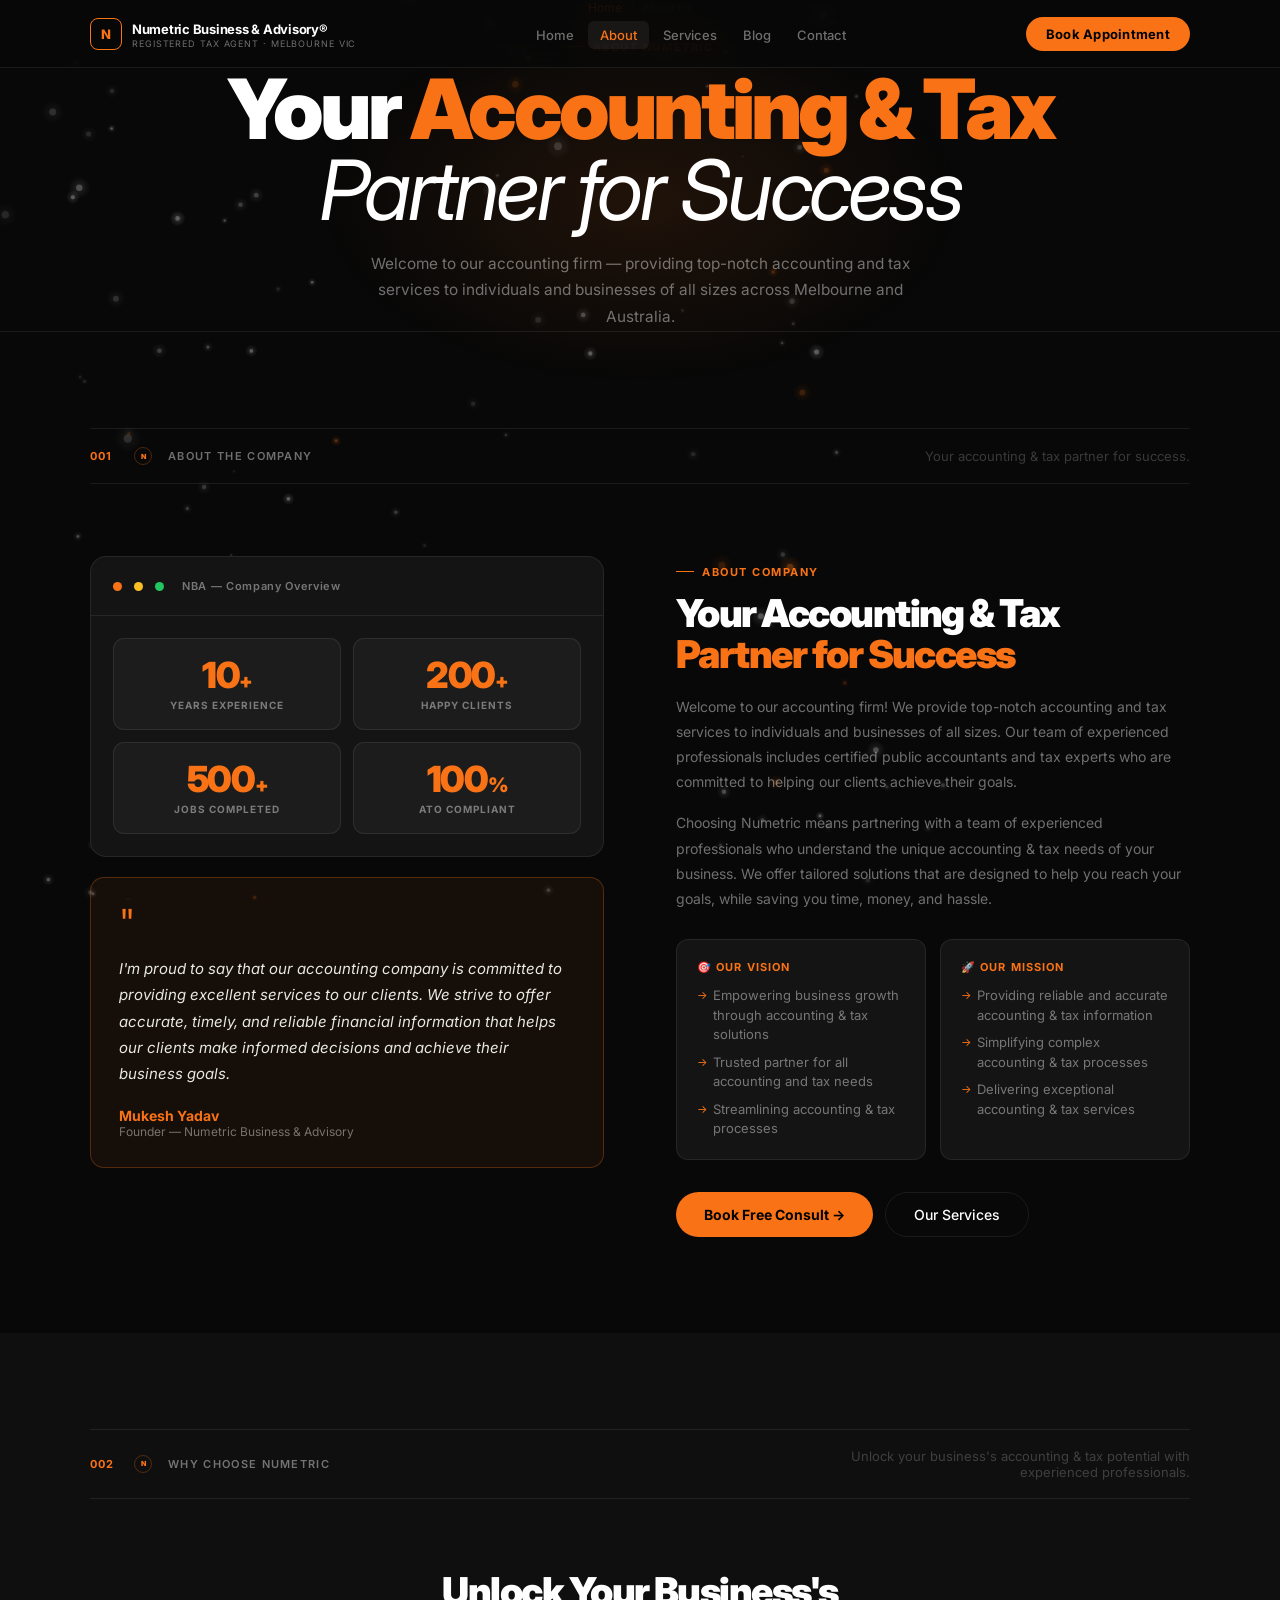
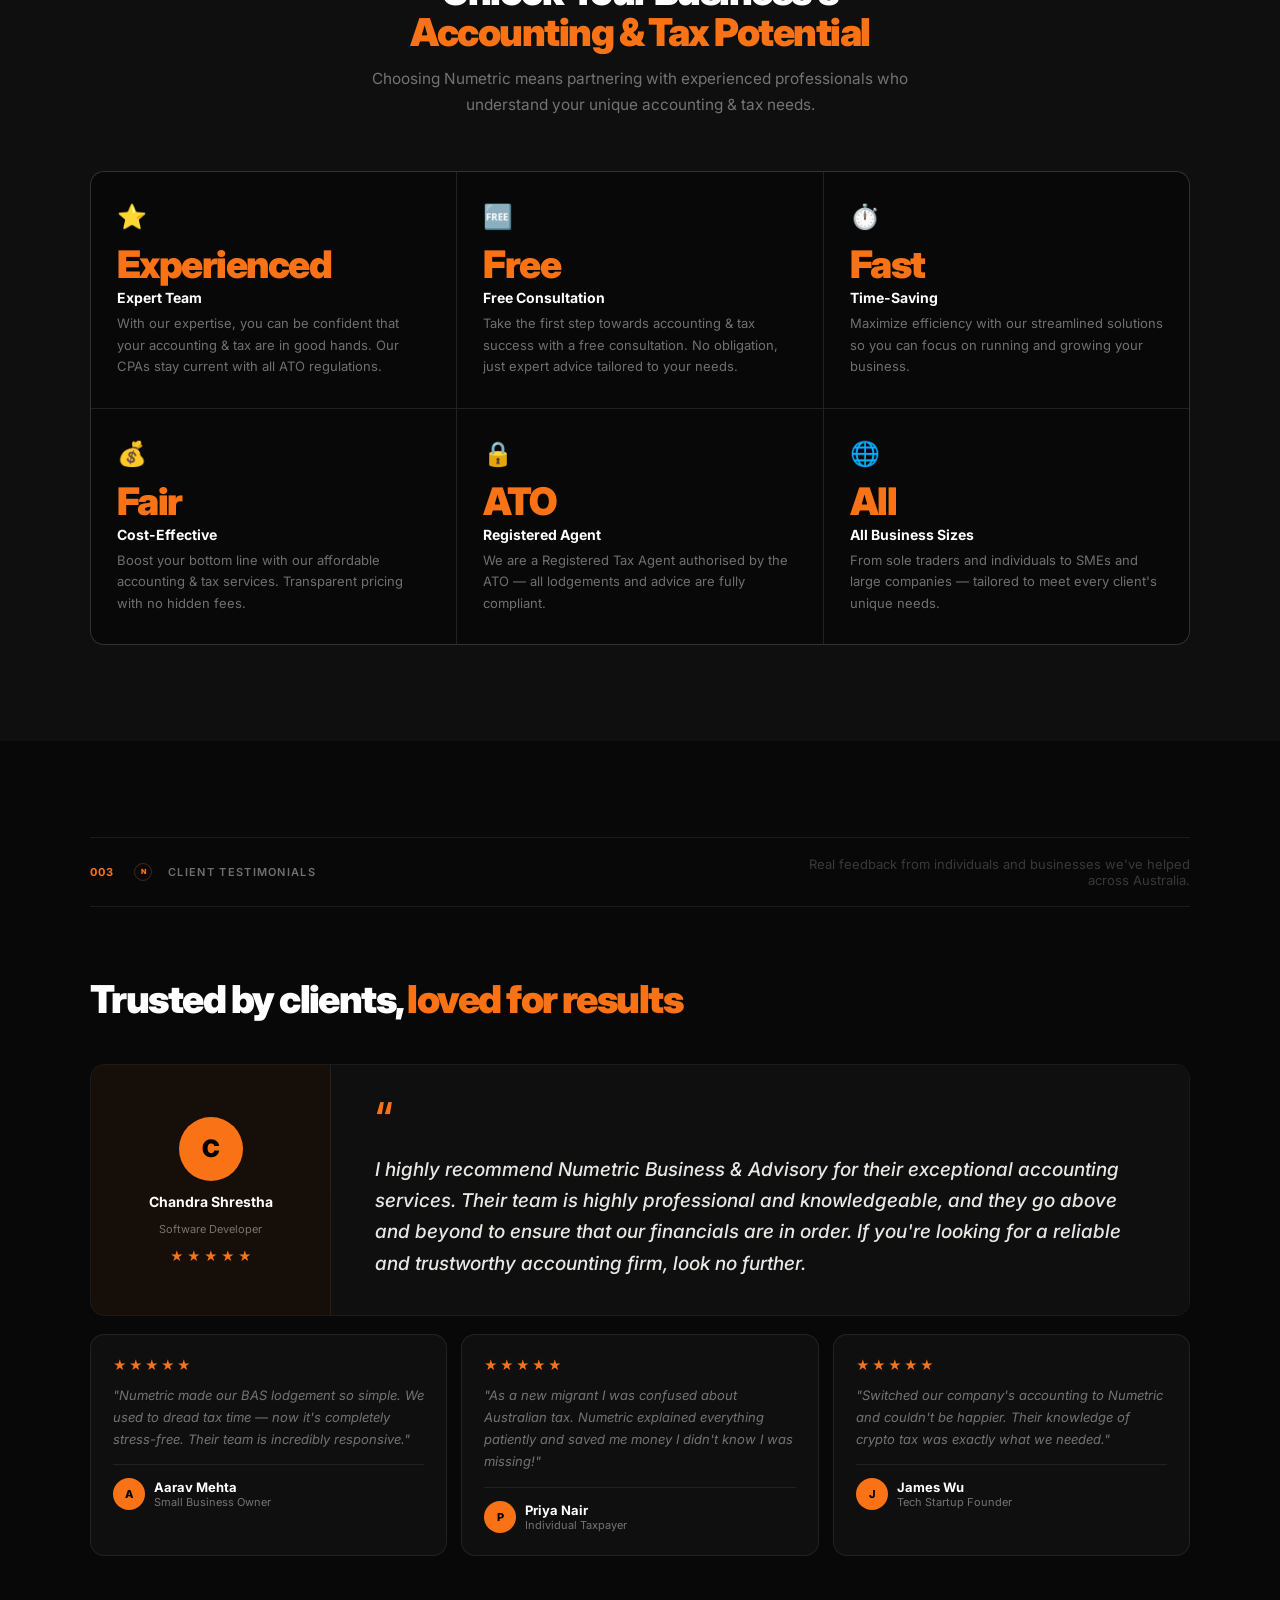
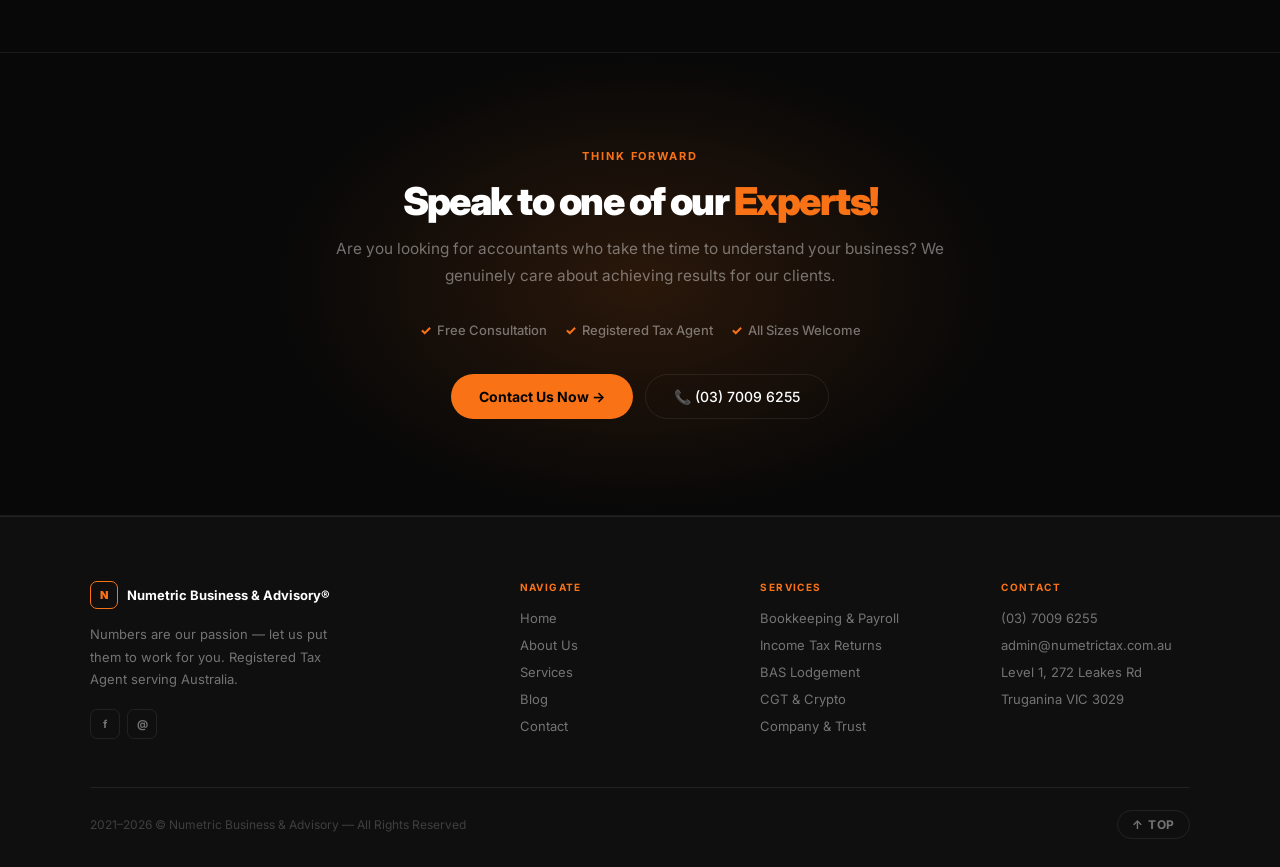
==== about.html @ 1e107b5d "Add files via upload" ====
<!DOCTYPE html>
<html lang="en">
<head>
<meta charset="UTF-8"><meta name="viewport" content="width=device-width, initial-scale=1.0">
<title>About Us — Numetric Business & Advisory</title>
<meta name="description" content="About Numetric Business & Advisory — your trusted Registered Tax Agent in Melbourne. Meet our team, our vision and our mission.">
<link rel="preconnect" href="https://fonts.googleapis.com">
<link href="https://fonts.googleapis.com/css2?family=Inter:ital,wght@0,300;0,400;0,500;0,600;0,700;0,800;0,900;1,400&display=swap" rel="stylesheet">
<link rel="stylesheet" href="_shared.css">
</head>
<body>
<canvas id="dna"></canvas>

<nav>
  <div class="nav-w">
    <a href="index.html" class="n-logo"><div class="n-mark">N</div><div><span class="n-name">Numetric Business & Advisory®</span><span class="n-sub">Registered Tax Agent · Melbourne VIC</span></div></a>
    <ul class="n-links">
      <li><a href="index.html">Home</a></li>
      <li><a href="about.html" class="active">About</a></li>
      <li><a href="services.html">Services</a></li>
      <li><a href="blog.html">Blog</a></li>
      <li><a href="contact.html">Contact</a></li>
    </ul>
    <a href="contact.html" class="btn-n">Book Appointment</a>
    <button class="hbg" id="hbg"><span></span><span></span><span></span></button>
  </div>
</nav>
<div class="mob" id="mob"><button class="mob-x" id="mob-x">✕</button><a href="index.html" onclick="closeMob()">Home</a><a href="about.html" onclick="closeMob()">About</a><a href="services.html" onclick="closeMob()">Services</a><a href="blog.html" onclick="closeMob()">Blog</a><a href="contact.html" onclick="closeMob()">Contact</a></div>

<!-- PAGE HERO -->
<div class="page-hero">
  <div class="wrap">
    <div class="breadcrumb sr"><a href="index.html">Home</a><span>/</span><span>About Us</span></div>
    <span class="ey sr d1">About Numetric</span>
    <h1 class="h1 sr d2" style="margin-bottom:20px">Your <span class="o">Accounting &amp; Tax</span><br><span class="i">Partner for Success</span></h1>
    <p class="lead sr d3" style="max-width:560px;margin:0 auto">Welcome to our accounting firm — providing top-notch accounting and tax services to individuals and businesses of all sizes across Melbourne and Australia.</p>
  </div>
</div>

<!-- ABOUT COMPANY -->
<section>
  <div class="wrap">
    <div class="sdiv sr"><span class="sdiv-num">001</span><div class="sdiv-dot"></div><span class="sdiv-t">About the Company</span><span class="sdiv-s">Your accounting &amp; tax partner for success.</span></div>
    <div style="display:grid;grid-template-columns:1fr 1fr;gap:72px;align-items:start">
      <div class="sr-l">
        <!-- KPI dashboard -->
        <div style="background:var(--bg3);border:1px solid var(--border);border-radius:16px;overflow:hidden;margin-bottom:20px">
          <div style="padding:22px;border-bottom:1px solid var(--border);display:flex;align-items:center;gap:8px">
            <div style="width:9px;height:9px;border-radius:50%;background:#f97316"></div>
            <div style="width:9px;height:9px;border-radius:50%;background:#fbbf24;margin-left:4px"></div>
            <div style="width:9px;height:9px;border-radius:50%;background:#22c55e;margin-left:4px"></div>
            <span style="font-size:11px;color:var(--muted);margin-left:10px;font-weight:600;letter-spacing:.06em">NBA — Company Overview</span>
          </div>
          <div style="padding:22px;display:grid;grid-template-columns:1fr 1fr;gap:12px">
            <div style="background:var(--bg4);border:1px solid var(--border);border-radius:11px;padding:18px;text-align:center">
              <div style="font-size:36px;font-weight:900;color:var(--orange);letter-spacing:-.04em;line-height:1;margin-bottom:6px">10<span style="font-size:20px">+</span></div>
              <div style="font-size:10px;text-transform:uppercase;letter-spacing:.1em;color:var(--muted);font-weight:700">Years Experience</div>
            </div>
            <div style="background:var(--bg4);border:1px solid var(--border);border-radius:11px;padding:18px;text-align:center">
              <div style="font-size:36px;font-weight:900;color:var(--orange);letter-spacing:-.04em;line-height:1;margin-bottom:6px">200<span style="font-size:20px">+</span></div>
              <div style="font-size:10px;text-transform:uppercase;letter-spacing:.1em;color:var(--muted);font-weight:700">Happy Clients</div>
            </div>
            <div style="background:var(--bg4);border:1px solid var(--border);border-radius:11px;padding:18px;text-align:center">
              <div style="font-size:36px;font-weight:900;color:var(--orange);letter-spacing:-.04em;line-height:1;margin-bottom:6px">500<span style="font-size:20px">+</span></div>
              <div style="font-size:10px;text-transform:uppercase;letter-spacing:.1em;color:var(--muted);font-weight:700">Jobs Completed</div>
            </div>
            <div style="background:var(--bg4);border:1px solid var(--border);border-radius:11px;padding:18px;text-align:center">
              <div style="font-size:36px;font-weight:900;color:var(--orange);letter-spacing:-.04em;line-height:1;margin-bottom:6px">100<span style="font-size:20px">%</span></div>
              <div style="font-size:10px;text-transform:uppercase;letter-spacing:.1em;color:var(--muted);font-weight:700">ATO Compliant</div>
            </div>
          </div>
        </div>
        <!-- founder quote -->
        <div style="background:rgba(249,115,22,.06);border:1px solid var(--border-o);border-radius:14px;padding:28px">
          <div style="font-size:40px;color:var(--orange);line-height:.9;margin-bottom:14px;font-style:normal">"</div>
          <p style="font-size:15px;line-height:1.75;color:var(--off);font-style:italic;margin-bottom:20px">I'm proud to say that our accounting company is committed to providing excellent services to our clients. We strive to offer accurate, timely, and reliable financial information that helps our clients make informed decisions and achieve their business goals.</p>
          <div style="font-size:14px;font-weight:700;color:var(--orange)">Mukesh Yadav</div>
          <div style="font-size:12px;color:var(--muted)">Founder — Numetric Business &amp; Advisory</div>
        </div>
      </div>
      <div class="sr-r">
        <span class="ey">About Company</span>
        <h2 class="h2" style="margin-bottom:18px">Your Accounting &amp; Tax <span class="o">Partner for Success</span></h2>
        <p class="body-t" style="margin-bottom:16px">Welcome to our accounting firm! We provide top-notch accounting and tax services to individuals and businesses of all sizes. Our team of experienced professionals includes certified public accountants and tax experts who are committed to helping our clients achieve their goals.</p>
        <p class="body-t" style="margin-bottom:28px">Choosing Numetric means partnering with a team of experienced professionals who understand the unique accounting &amp; tax needs of your business. We offer tailored solutions that are designed to help you reach your goals, while saving you time, money, and hassle.</p>

        <div style="display:grid;grid-template-columns:1fr 1fr;gap:14px;margin-bottom:32px">
          <div style="background:var(--bg3);border:1px solid var(--border);border-radius:12px;padding:20px">
            <div style="font-size:11px;font-weight:700;color:var(--orange);text-transform:uppercase;letter-spacing:.1em;margin-bottom:12px">🎯 Our Vision</div>
            <ul style="list-style:none;display:flex;flex-direction:column;gap:8px">
              <li style="font-size:13px;color:var(--muted);padding-left:16px;position:relative;line-height:1.5"><span style="position:absolute;left:0;color:var(--orange);font-size:11px;top:1px">→</span>Empowering business growth through accounting &amp; tax solutions</li>
              <li style="font-size:13px;color:var(--muted);padding-left:16px;position:relative;line-height:1.5"><span style="position:absolute;left:0;color:var(--orange);font-size:11px;top:1px">→</span>Trusted partner for all accounting and tax needs</li>
              <li style="font-size:13px;color:var(--muted);padding-left:16px;position:relative;line-height:1.5"><span style="position:absolute;left:0;color:var(--orange);font-size:11px;top:1px">→</span>Streamlining accounting &amp; tax processes</li>
            </ul>
          </div>
          <div style="background:var(--bg3);border:1px solid var(--border);border-radius:12px;padding:20px">
            <div style="font-size:11px;font-weight:700;color:var(--orange);text-transform:uppercase;letter-spacing:.1em;margin-bottom:12px">🚀 Our Mission</div>
            <ul style="list-style:none;display:flex;flex-direction:column;gap:8px">
              <li style="font-size:13px;color:var(--muted);padding-left:16px;position:relative;line-height:1.5"><span style="position:absolute;left:0;color:var(--orange);font-size:11px;top:1px">→</span>Providing reliable and accurate accounting &amp; tax information</li>
              <li style="font-size:13px;color:var(--muted);padding-left:16px;position:relative;line-height:1.5"><span style="position:absolute;left:0;color:var(--orange);font-size:11px;top:1px">→</span>Simplifying complex accounting &amp; tax processes</li>
              <li style="font-size:13px;color:var(--muted);padding-left:16px;position:relative;line-height:1.5"><span style="position:absolute;left:0;color:var(--orange);font-size:11px;top:1px">→</span>Delivering exceptional accounting &amp; tax services</li>
            </ul>
          </div>
        </div>
        <div style="display:flex;gap:12px;flex-wrap:wrap">
          <a href="contact.html" class="btn-o">Book Free Consult →</a>
          <a href="services.html" class="btn-g">Our Services</a>
        </div>
      </div>
    </div>
  </div>
</section>

<!-- WHY CHOOSE -->
<section style="background:var(--bg2)">
  <div class="wrap">
    <div class="sdiv sr"><span class="sdiv-num">002</span><div class="sdiv-dot"></div><span class="sdiv-t">Why Choose Numetric</span><span class="sdiv-s">Unlock your business's accounting &amp; tax potential with experienced professionals.</span></div>
    <div style="text-align:center;max-width:600px;margin:0 auto 52px">
      <h2 class="h2 sr" style="margin-bottom:12px">Unlock Your Business's <span class="o">Accounting &amp; Tax Potential</span></h2>
      <p class="lead sr d1">Choosing Numetric means partnering with experienced professionals who understand your unique accounting &amp; tax needs.</p>
    </div>
    <div class="why-grid">
      <div class="wc sr d1"><span style="font-size:24px;display:block;margin-bottom:14px">⭐</span><div class="wc-num">Experienced</div><div class="wc-title">Expert Team</div><p class="wc-body">With our expertise, you can be confident that your accounting &amp; tax are in good hands. Our CPAs stay current with all ATO regulations.</p></div>
      <div class="wc sr d2"><span style="font-size:24px;display:block;margin-bottom:14px">🆓</span><div class="wc-num">Free</div><div class="wc-title">Free Consultation</div><p class="wc-body">Take the first step towards accounting &amp; tax success with a free consultation. No obligation, just expert advice tailored to your needs.</p></div>
      <div class="wc sr d3"><span style="font-size:24px;display:block;margin-bottom:14px">⏱️</span><div class="wc-num">Fast</div><div class="wc-title">Time-Saving</div><p class="wc-body">Maximize efficiency with our streamlined solutions so you can focus on running and growing your business.</p></div>
      <div class="wc sr d4"><span style="font-size:24px;display:block;margin-bottom:14px">💰</span><div class="wc-num">Fair</div><div class="wc-title">Cost-Effective</div><p class="wc-body">Boost your bottom line with our affordable accounting &amp; tax services. Transparent pricing with no hidden fees.</p></div>
      <div class="wc sr d5"><span style="font-size:24px;display:block;margin-bottom:14px">🔒</span><div class="wc-num">ATO</div><div class="wc-title">Registered Agent</div><p class="wc-body">We are a Registered Tax Agent authorised by the ATO — all lodgements and advice are fully compliant.</p></div>
      <div class="wc sr d6"><span style="font-size:24px;display:block;margin-bottom:14px">🌐</span><div class="wc-num">All</div><div class="wc-title">All Business Sizes</div><p class="wc-body">From sole traders and individuals to SMEs and large companies — tailored to meet every client's unique needs.</p></div>
    </div>
  </div>
</section>

<!-- TESTIMONIALS -->
<section>
  <div class="wrap">
    <div class="sdiv sr"><span class="sdiv-num">003</span><div class="sdiv-dot"></div><span class="sdiv-t">Client Testimonials</span><span class="sdiv-s">Real feedback from individuals and businesses we've helped across Australia.</span></div>
    <h2 class="h2 sr" style="margin-bottom:44px">Trusted by clients, <span class="o">loved for results</span></h2>
    <div class="testi-feat sr">
      <div class="tf-side"><div class="tf-av">C</div><div class="tf-name">Chandra Shrestha</div><div class="tf-role">Software Developer</div><div class="tf-stars"><span class="ts">★</span><span class="ts">★</span><span class="ts">★</span><span class="ts">★</span><span class="ts">★</span></div></div>
      <div class="tf-body"><p class="tf-q">I highly recommend Numetric Business &amp; Advisory for their exceptional accounting services. Their team is highly professional and knowledgeable, and they go above and beyond to ensure that our financials are in order. If you're looking for a reliable and trustworthy accounting firm, look no further.</p></div>
    </div>
    <div class="tc-grid">
      <div class="tc sr d1"><div class="tc-stars"><span class="ts">★</span><span class="ts">★</span><span class="ts">★</span><span class="ts">★</span><span class="ts">★</span></div><p class="tc-q">"Numetric made our BAS lodgement so simple. We used to dread tax time — now it's completely stress-free. Their team is incredibly responsive."</p><div class="tc-auth"><div class="tc-av">A</div><div><div class="tc-name">Aarav Mehta</div><div class="tc-role">Small Business Owner</div></div></div></div>
      <div class="tc sr d2"><div class="tc-stars"><span class="ts">★</span><span class="ts">★</span><span class="ts">★</span><span class="ts">★</span><span class="ts">★</span></div><p class="tc-q">"As a new migrant I was confused about Australian tax. Numetric explained everything patiently and saved me money I didn't know I was missing!"</p><div class="tc-auth"><div class="tc-av">P</div><div><div class="tc-name">Priya Nair</div><div class="tc-role">Individual Taxpayer</div></div></div></div>
      <div class="tc sr d3"><div class="tc-stars"><span class="ts">★</span><span class="ts">★</span><span class="ts">★</span><span class="ts">★</span><span class="ts">★</span></div><p class="tc-q">"Switched our company's accounting to Numetric and couldn't be happier. Their knowledge of crypto tax was exactly what we needed."</p><div class="tc-auth"><div class="tc-av">J</div><div><div class="tc-name">James Wu</div><div class="tc-role">Tech Startup Founder</div></div></div></div>
    </div>
  </div>
</section>

<!-- CTA -->
<div class="cta-band">
  <div class="cta-in">
    <span class="cta-lbl sr">Think Forward</span>
    <h2 class="h2 sr d1" style="margin-bottom:14px">Speak to one of our <span class="o">Experts!</span></h2>
    <p class="lead sr d2" style="margin-bottom:32px">Are you looking for accountants who take the time to understand your business? We genuinely care about achieving results for our clients.</p>
    <div class="cta-checks sr d3"><span class="cta-chk">Free Consultation</span><span class="cta-chk">Registered Tax Agent</span><span class="cta-chk">All Sizes Welcome</span></div>
    <div class="cta-btns sr d4"><a href="contact.html" class="btn-o">Contact Us Now →</a><a href="tel:0370096255" class="btn-g">📞 (03) 7009 6255</a></div>
  </div>
</div>

<footer>
  <div class="ft-inner">
    <div class="ft-top">
      <div><div class="ft-brand-row"><div class="ft-mark">N</div><div class="ft-name">Numetric Business &amp; Advisory®</div></div><p class="ft-tag">Numbers are our passion — let us put them to work for you. Registered Tax Agent serving Australia.</p><div class="ft-socs"><a href="https://facebook.com" target="_blank" class="ft-soc">f</a><a href="mailto:admin@numetrictax.com.au" class="ft-soc">@</a></div></div>
      <div class="ft-col"><h5>Navigate</h5><ul><li><a href="index.html">Home</a></li><li><a href="about.html">About Us</a></li><li><a href="services.html">Services</a></li><li><a href="blog.html">Blog</a></li><li><a href="contact.html">Contact</a></li></ul></div>
      <div class="ft-col"><h5>Services</h5><ul><li><a href="services.html">Bookkeeping &amp; Payroll</a></li><li><a href="services.html">Income Tax Returns</a></li><li><a href="services.html">BAS Lodgement</a></li><li><a href="services.html">CGT &amp; Crypto</a></li><li><a href="services.html">Company &amp; Trust</a></li></ul></div>
      <div class="ft-col"><h5>Contact</h5><ul><li><a href="tel:0370096255">(03) 7009 6255</a></li><li><a href="mailto:admin@numetrictax.com.au">admin@numetrictax.com.au</a></li><li><a href="#">Level 1, 272 Leakes Rd</a></li><li><a href="#">Truganina VIC 3029</a></li></ul></div>
    </div>
    <div class="ft-bot"><span class="ft-copy">2021–2026 © Numetric Business &amp; Advisory — All Rights Reserved</span><a href="#" class="ft-top-btn">↑ TOP</a></div>
  </div>
</footer>
<script src="_shared.js"></script>
</body>
</html>
---- _shared.css ----
/* ── PLATFORM® DESIGN SYSTEM ── NBA Numetric ── */
*,*::before,*::after{box-sizing:border-box;margin:0;padding:0}
html{scroll-behavior:smooth}

:root{
  --bg:#080808; --bg2:#0f0f0f; --bg3:#141414; --bg4:#1c1c1c;
  --white:#ffffff; --off:#e8e8e4;
  --orange:#f97316; --orange2:#fb923c; --orange-dk:#ea6c0a;
  --border:rgba(255,255,255,.08); --border-o:rgba(249,115,22,.28);
  --muted:rgba(255,255,255,.42); --muted2:rgba(255,255,255,.2);
  --max:1260px; --pad:80px; --nav-h:68px;
  --ease:cubic-bezier(.25,.46,.45,.94);
}

body{font-family:'Inter',system-ui,sans-serif;background:var(--bg);color:var(--off);overflow-x:hidden;-webkit-font-smoothing:antialiased}
#dna{position:fixed;inset:0;z-index:0;pointer-events:none;opacity:.5}
.wrap{max-width:var(--max);margin:0 auto;padding:0 var(--pad);position:relative;z-index:2}
section{padding:96px 0;position:relative}

/* NAV */
nav{position:fixed;top:0;left:0;right:0;z-index:1000;height:var(--nav-h);background:rgba(8,8,8,.8);backdrop-filter:blur(20px);border-bottom:1px solid var(--border);display:flex;align-items:center}
.nav-w{max-width:var(--max);margin:0 auto;padding:0 var(--pad);display:flex;align-items:center;justify-content:space-between;width:100%;gap:24px}
.n-logo{display:flex;align-items:center;gap:10px;text-decoration:none;flex-shrink:0}
.n-mark{width:32px;height:32px;border:1.5px solid var(--orange);border-radius:8px;display:flex;align-items:center;justify-content:center;font-size:13px;font-weight:800;color:var(--orange);flex-shrink:0}
.n-name{font-size:13px;font-weight:700;color:var(--white);letter-spacing:-.02em;line-height:1.2}
.n-sub{font-size:9px;color:var(--muted);display:block;letter-spacing:.1em;text-transform:uppercase}
.n-links{display:flex;align-items:center;gap:2px;list-style:none}
.n-links a{font-size:13px;font-weight:500;color:var(--muted);text-decoration:none;padding:6px 12px;border-radius:6px;transition:color .18s,background .18s}
.n-links a:hover,.n-links a.active{color:var(--white);background:rgba(255,255,255,.06)}
.n-links a.active{color:var(--orange)}
.btn-n{background:var(--orange);color:#000;padding:9px 20px;border-radius:999px;font-size:13px;font-weight:700;text-decoration:none;transition:background .2s,transform .15s;flex-shrink:0;letter-spacing:.02em}
.btn-n:hover{background:var(--orange2);transform:translateY(-1px)}
.hbg{display:none;flex-direction:column;gap:4px;background:none;border:none;cursor:pointer;padding:8px}
.hbg span{display:block;width:20px;height:1.5px;background:var(--white);transition:all .25s}
.mob{display:none;position:fixed;inset:0;background:var(--bg);z-index:999;flex-direction:column;align-items:flex-start;justify-content:center;padding:0 40px;gap:0;opacity:0;pointer-events:none;transition:opacity .3s}
.mob.open{opacity:1;pointer-events:all}
.mob a{font-size:32px;font-weight:800;color:var(--white);text-decoration:none;padding:14px 0;border-bottom:1px solid var(--border);width:100%;transition:color .2s;letter-spacing:-.03em}
.mob a:first-child{border-top:1px solid var(--border)}
.mob a:hover{color:var(--orange)}
.mob-x{position:absolute;top:20px;right:20px;background:none;border:1px solid var(--border);border-radius:8px;color:var(--white);font-size:18px;cursor:pointer;padding:7px 13px;line-height:1}

/* BUTTONS */
.btn-o{display:inline-flex;align-items:center;gap:8px;background:var(--orange);color:#000;padding:13px 28px;border-radius:999px;font-size:14px;font-weight:700;text-decoration:none;transition:background .2s,transform .15s;white-space:nowrap}
.btn-o:hover{background:var(--orange2);transform:translateY(-1px)}
.btn-g{display:inline-flex;align-items:center;gap:8px;background:transparent;color:var(--white);border:1px solid var(--border);padding:13px 28px;border-radius:999px;font-size:14px;font-weight:500;text-decoration:none;transition:border-color .2s,background .2s,transform .15s;white-space:nowrap}
.btn-g:hover{border-color:rgba(255,255,255,.3);background:rgba(255,255,255,.05);transform:translateY(-1px)}

/* SECTION DIVIDER */
.sdiv{display:flex;align-items:center;gap:16px;padding:18px 0;border-top:1px solid var(--border);border-bottom:1px solid var(--border);margin-bottom:72px}
.sdiv-num{font-size:11px;font-weight:700;color:var(--orange);letter-spacing:.1em;min-width:28px}
.sdiv-dot{width:18px;height:18px;border:1.5px solid var(--border-o);border-radius:50%;display:flex;align-items:center;justify-content:center;flex-shrink:0}
.sdiv-dot::after{content:'N';font-size:7px;font-weight:900;color:var(--orange)}
.sdiv-t{font-size:11px;font-weight:600;letter-spacing:.12em;text-transform:uppercase;color:var(--muted);flex:1}
.sdiv-s{font-size:13px;color:var(--muted2);text-align:right;max-width:400px}

/* EYEBROW */
.ey{display:inline-flex;align-items:center;gap:8px;font-size:11px;font-weight:700;letter-spacing:.14em;text-transform:uppercase;color:var(--orange);margin-bottom:14px}
.ey::before{content:'';display:block;width:18px;height:1px;background:var(--orange)}

/* HEADINGS */
.h1{font-size:clamp(44px,6.5vw,96px);font-weight:900;line-height:.98;letter-spacing:-.045em;color:var(--white)}
.h1 .o{color:var(--orange)}.h1 .i{font-style:italic;font-weight:400}
.h2{font-size:clamp(28px,3vw,46px);font-weight:900;line-height:1.08;letter-spacing:-.04em;color:var(--white)}
.h2 .o{color:var(--orange)}
.h3{font-size:clamp(20px,2vw,30px);font-weight:800;line-height:1.15;letter-spacing:-.03em;color:var(--white)}
.h3 .o{color:var(--orange)}
.lead{font-size:clamp(14px,1.2vw,17px);line-height:1.75;color:var(--muted)}
.body-t{font-size:14px;line-height:1.8;color:var(--muted)}

/* TICKER */
.ticker{border-top:1px solid var(--border);border-bottom:1px solid var(--border);padding:13px 0;overflow:hidden;background:var(--bg2);position:relative;z-index:2}
.t-track{display:flex;gap:0;animation:tick 30s linear infinite;width:max-content}
.ticker:hover .t-track{animation-play-state:paused}
@keyframes tick{from{transform:translateX(0)}to{transform:translateX(-50%)}}
.t-item{display:flex;align-items:center;gap:24px;padding:0 24px;font-size:11px;font-weight:700;letter-spacing:.1em;text-transform:uppercase;color:var(--muted);white-space:nowrap}
.t-dot{width:4px;height:4px;border-radius:50%;background:var(--orange);flex-shrink:0}
.t-item.o{color:var(--orange)}

/* CARDS */
.card{background:var(--bg3);border:1px solid var(--border);border-radius:14px;transition:border-color .25s,transform .25s}
.card:hover{border-color:var(--border-o);transform:translateY(-3px)}
.card-o{border-color:var(--border-o);background:rgba(249,115,22,.04)}

/* WHY GRID */
.why-grid{display:grid;grid-template-columns:repeat(3,1fr);gap:1px;background:var(--border);border:1px solid var(--border);border-radius:14px;overflow:hidden}
.wc{background:var(--bg);padding:30px 26px;position:relative;overflow:hidden;transition:background .2s}
.wc::after{content:'';position:absolute;top:0;left:0;width:100%;height:2px;background:var(--orange);transform:scaleX(0);transform-origin:left;transition:transform .35s}
.wc:hover{background:rgba(249,115,22,.03)}.wc:hover::after{transform:scaleX(1)}
.wc-num{font-size:38px;font-weight:900;color:var(--orange);line-height:1;margin-bottom:6px;letter-spacing:-.04em}
.wc-title{font-size:14px;font-weight:700;color:var(--white);margin-bottom:7px}
.wc-body{font-size:13px;line-height:1.65;color:var(--muted)}

/* PROCESS */
.proc-grid{display:grid;grid-template-columns:repeat(3,1fr);gap:18px}
.pc{background:var(--bg2);border:1px solid var(--border);border-radius:14px;padding:28px;transition:border-color .25s,transform .3s}
.pc:hover{border-color:var(--border-o);transform:translateY(-4px)}
.pc-num{width:48px;height:48px;border-radius:50%;background:rgba(249,115,22,.1);border:1.5px solid var(--border-o);display:flex;align-items:center;justify-content:center;font-size:17px;font-weight:900;color:var(--orange);margin-bottom:18px}
.pc-title{font-size:15px;font-weight:700;color:var(--white);margin-bottom:8px}
.pc-body{font-size:13px;line-height:1.65;color:var(--muted)}

/* FAQ */
.faq-item{border-bottom:1px solid var(--border)}
.faq-btn{display:flex;justify-content:space-between;align-items:center;gap:16px;width:100%;background:none;border:none;padding:20px 0;cursor:pointer;font-family:'Inter',sans-serif;font-size:15px;font-weight:600;color:var(--white);text-align:left;transition:color .18s}
.faq-btn:hover{color:var(--orange)}
.faq-ic{width:24px;height:24px;border-radius:50%;border:1.5px solid var(--border);display:flex;align-items:center;justify-content:center;font-size:14px;color:var(--muted);flex-shrink:0;transition:border-color .2s,color .2s,transform .25s}
.faq-item.open .faq-ic{border-color:var(--orange);color:var(--orange);transform:rotate(45deg)}
.faq-ans{font-size:14px;line-height:1.8;color:var(--muted);padding-bottom:20px;display:none}
.faq-item.open .faq-ans{display:block}

/* TESTI */
.testi-feat{display:grid;grid-template-columns:240px 1fr;border:1px solid var(--border);border-radius:14px;overflow:hidden;margin-bottom:18px;transition:border-color .3s}
.testi-feat:hover{border-color:var(--border-o)}
.tf-side{background:rgba(249,115,22,.06);border-right:1px solid var(--border);display:flex;flex-direction:column;align-items:center;justify-content:center;padding:32px 24px;gap:12px}
.tf-av{width:64px;height:64px;border-radius:50%;background:var(--orange);border:2px solid var(--border-o);display:flex;align-items:center;justify-content:center;font-size:24px;font-weight:900;color:#000}
.tf-name{font-size:14px;font-weight:700;color:var(--white);text-align:center}
.tf-role{font-size:11px;color:var(--muted);text-align:center}
.tf-stars{display:flex;gap:3px}
.ts{color:var(--orange);font-size:13px}
.tf-body{padding:36px 44px;background:var(--bg2);display:flex;flex-direction:column;justify-content:center}
.tf-q{font-size:clamp(14px,1.5vw,19px);font-weight:500;line-height:1.65;color:var(--off);font-style:italic}
.tf-q::before{content:'\201C';font-size:48px;color:var(--orange);line-height:.8;display:block;margin-bottom:14px;font-style:normal}
.tc-grid{display:grid;grid-template-columns:repeat(3,1fr);gap:14px}
.tc{background:var(--bg2);border:1px solid var(--border);border-radius:14px;padding:22px;transition:border-color .25s,transform .25s}
.tc:hover{border-color:var(--border-o);transform:translateY(-3px)}
.tc-stars{display:flex;gap:2px;margin-bottom:11px}
.tc-q{font-size:13px;line-height:1.7;color:var(--muted);font-style:italic;margin-bottom:14px}
.tc-auth{display:flex;align-items:center;gap:9px;border-top:1px solid var(--border);padding-top:13px}
.tc-av{width:32px;height:32px;border-radius:50%;background:var(--orange);display:flex;align-items:center;justify-content:center;font-size:11px;font-weight:800;color:#000;flex-shrink:0}
.tc-name{font-size:13px;font-weight:700;color:var(--white)}
.tc-role{font-size:11px;color:var(--muted)}

/* CONTACT FORM */
.cform{background:var(--bg2);border:1px solid var(--border);border-radius:14px;overflow:hidden}
.cform-head{padding:22px 26px;border-bottom:1px solid var(--border)}
.cform-head h3{font-size:18px;font-weight:800;color:var(--white);margin-bottom:4px;letter-spacing:-.02em}
.cform-head p{font-size:13px;color:var(--muted)}
.cform-body{padding:26px;display:flex;flex-direction:column;gap:13px}
.fg{display:flex;flex-direction:column;gap:5px}
.fg label{font-size:10px;font-weight:700;letter-spacing:.1em;text-transform:uppercase;color:var(--orange)}
.fg input,.fg select,.fg textarea{background:var(--bg3);border:1px solid var(--border);border-radius:8px;padding:11px 14px;font-family:'Inter',sans-serif;font-size:14px;color:var(--white);outline:none;transition:border-color .2s;width:100%}
.fg input:focus,.fg select:focus,.fg textarea:focus{border-color:var(--border-o)}
.fg input::placeholder,.fg textarea::placeholder{color:var(--muted2)}
.fg textarea{height:96px;resize:vertical}
.fg select{cursor:pointer;appearance:none;color:var(--off);background-image:url("data:image/svg+xml,%3Csvg width='11' height='7' viewBox='0 0 11 7' xmlns='http://www.w3.org/2000/svg'%3E%3Cpath d='M1 1l4.5 5L10 1' stroke='%23f97316' stroke-width='1.5' fill='none' stroke-linecap='round'/%3E%3C/svg%3E");background-repeat:no-repeat;background-position:right 13px center}
.fg select option{background:var(--bg3)}
.fg-row{display:grid;grid-template-columns:1fr 1fr;gap:13px}
.fsub{width:100%;background:var(--orange);color:#000;padding:13px;border:none;border-radius:999px;font-family:'Inter',sans-serif;font-size:14px;font-weight:800;letter-spacing:.04em;cursor:pointer;transition:background .2s,transform .15s}
.fsub:hover{background:var(--orange2);transform:translateY(-1px)}
.fnote{font-size:11px;color:var(--muted2);text-align:center;margin-top:7px}

/* CTA BANNER */
.cta-band{background:var(--bg);border-top:1px solid var(--border);border-bottom:1px solid var(--border);padding:96px var(--pad);text-align:center;position:relative;overflow:hidden}
.cta-band::before{content:'';position:absolute;top:50%;left:50%;transform:translate(-50%,-50%);width:800px;height:500px;background:radial-gradient(ellipse,rgba(249,115,22,.14) 0%,transparent 65%);pointer-events:none}
.cta-in{position:relative;z-index:2;max-width:640px;margin:0 auto}
.cta-lbl{font-size:11px;font-weight:700;letter-spacing:.18em;text-transform:uppercase;color:var(--orange);margin-bottom:18px;display:block}
.cta-checks{display:flex;justify-content:center;flex-wrap:wrap;gap:18px;margin-bottom:36px}
.cta-chk{font-size:13px;font-weight:500;color:var(--muted);display:flex;align-items:center;gap:6px}
.cta-chk::before{content:'✓';color:var(--orange);font-weight:800}
.cta-btns{display:flex;justify-content:center;gap:12px;flex-wrap:wrap}

/* FOOTER */
footer{background:var(--bg2);border-top:1px solid var(--border);padding:64px 0 28px}
.ft-inner{max-width:var(--max);margin:0 auto;padding:0 var(--pad)}
.ft-top{display:grid;grid-template-columns:2fr 1fr 1fr 1fr;gap:52px;margin-bottom:48px}
.ft-brand-row{display:flex;align-items:center;gap:9px;margin-bottom:14px}
.ft-mark{width:28px;height:28px;border:1.5px solid var(--orange);border-radius:7px;display:flex;align-items:center;justify-content:center;font-size:11px;font-weight:900;color:var(--orange)}
.ft-name{font-size:13px;font-weight:700;color:var(--white)}
.ft-tag{font-size:13px;line-height:1.75;color:var(--muted);margin-bottom:18px;max-width:240px}
.ft-socs{display:flex;gap:7px}
.ft-soc{width:30px;height:30px;border:1px solid var(--border);border-radius:7px;display:flex;align-items:center;justify-content:center;font-size:11px;font-weight:700;color:var(--muted);text-decoration:none;transition:border-color .18s,color .18s}
.ft-soc:hover{border-color:var(--orange);color:var(--orange)}
.ft-col h5{font-size:10px;font-weight:700;letter-spacing:.14em;text-transform:uppercase;color:var(--orange);margin-bottom:14px}
.ft-col ul{list-style:none;display:flex;flex-direction:column;gap:7px}
.ft-col a{font-size:13px;color:var(--muted);text-decoration:none;transition:color .18s}
.ft-col a:hover{color:var(--orange)}
.ft-bot{border-top:1px solid var(--border);padding-top:22px;display:flex;justify-content:space-between;align-items:center;flex-wrap:wrap;gap:12px}
.ft-copy{font-size:12px;color:var(--muted2)}
.ft-top-btn{font-size:12px;font-weight:700;color:var(--muted);text-decoration:none;border:1px solid var(--border);padding:6px 14px;border-radius:999px;transition:color .18s,border-color .18s;letter-spacing:.06em}
.ft-top-btn:hover{color:var(--orange);border-color:var(--border-o)}

/* SCROLL REVEAL */
.sr{opacity:0;transform:translateY(26px);transition:opacity .65s var(--ease),transform .65s var(--ease)}
.sr.vis{opacity:1;transform:none}
.sr-l{opacity:0;transform:translateX(-26px);transition:opacity .65s var(--ease),transform .65s var(--ease)}
.sr-l.vis{opacity:1;transform:none}
.sr-r{opacity:0;transform:translateX(26px);transition:opacity .65s var(--ease),transform .65s var(--ease)}
.sr-r.vis{opacity:1;transform:none}
.d1{transition-delay:.08s}.d2{transition-delay:.16s}.d3{transition-delay:.24s}
.d4{transition-delay:.32s}.d5{transition-delay:.4s}.d6{transition-delay:.48s}

/* PAGE HERO (inner pages) */
.page-hero{padding:calc(var(--nav-h)+72px) 0 64px;border-bottom:1px solid var(--border);text-align:center;position:relative}
.page-hero::before{content:'';position:absolute;top:0;left:50%;transform:translateX(-50%);width:700px;height:400px;background:radial-gradient(ellipse,rgba(249,115,22,.1) 0%,transparent 65%);pointer-events:none}
.breadcrumb{font-size:12px;color:var(--muted);margin-bottom:16px;display:flex;align-items:center;justify-content:center;gap:8px}
.breadcrumb a{color:var(--orange);text-decoration:none}
.breadcrumb span{color:var(--muted2)}

/* SERVICE CARD */
.svc-card{background:var(--bg3);border:1px solid var(--border);border-radius:14px;overflow:hidden;transition:border-color .25s,transform .3s}
.svc-card:hover{border-color:var(--border-o);transform:translateY(-4px)}
.svc-head{display:flex;align-items:center;gap:14px;padding:24px;border-bottom:1px solid var(--border)}
.svc-icon{width:44px;height:44px;border-radius:10px;border:1px solid var(--border-o);background:rgba(249,115,22,.1);display:flex;align-items:center;justify-content:center;font-size:20px;flex-shrink:0}
.svc-htext h3{font-size:15px;font-weight:700;color:var(--white);margin-bottom:2px}
.svc-htext span{font-size:12px;color:var(--muted)}
.svc-body-p{padding:24px;font-size:14px;line-height:1.75;color:var(--muted)}
.svc-items-p{padding:0 24px 24px;display:flex;flex-direction:column;gap:8px}
.si{display:flex;align-items:center;gap:10px;font-size:13px;color:var(--off);background:var(--bg4);border:1px solid var(--border);border-radius:9px;padding:10px 14px;transition:border-color .2s}
.si:hover{border-color:var(--border-o)}
.si-chk{width:16px;height:16px;border-radius:50%;background:var(--orange);display:flex;align-items:center;justify-content:center;font-size:7px;color:#000;font-weight:900;flex-shrink:0}
.si-tag{margin-left:auto;font-size:10px;font-weight:700;color:var(--orange);background:rgba(249,115,22,.1);border:1px solid var(--border-o);padding:2px 8px;border-radius:999px;letter-spacing:.04em}

/* BLOG CARD */
.bc{background:var(--bg2);border:1px solid var(--border);border-radius:14px;overflow:hidden;text-decoration:none;display:block;transition:border-color .25s,transform .3s}
.bc:hover{border-color:var(--border-o);transform:translateY(-4px)}
.bc-img{aspect-ratio:16/9;background:linear-gradient(135deg,rgba(249,115,22,.08),rgba(249,115,22,.02));border-bottom:1px solid var(--border);display:flex;align-items:center;justify-content:center;font-size:42px;position:relative;overflow:hidden}
.bc-img::before{content:'';position:absolute;inset:0;background:repeating-linear-gradient(0deg,transparent,transparent 44px,var(--border) 44px,var(--border) 45px),repeating-linear-gradient(90deg,transparent,transparent 44px,var(--border) 44px,var(--border) 45px);opacity:.35}
.bc-body{padding:22px}
.bc-cat{font-size:10px;font-weight:700;letter-spacing:.12em;text-transform:uppercase;color:var(--orange);margin-bottom:8px;display:block}
.bc-title{font-size:15px;font-weight:700;color:var(--white);line-height:1.4;margin-bottom:8px}
.bc-excerpt{font-size:13px;line-height:1.65;color:var(--muted);margin-bottom:12px}
.bc-link{font-size:11px;font-weight:700;color:var(--orange);display:flex;align-items:center;gap:5px;letter-spacing:.06em;text-transform:uppercase;transition:gap .2s}
.bc:hover .bc-link{gap:9px}

/* CONTACT INFO */
.ci-list{border:1px solid var(--border);border-radius:14px;overflow:hidden}
.ci-item{display:flex;gap:13px;align-items:flex-start;padding:16px 18px;border-bottom:1px solid var(--border);background:var(--bg2);transition:background .15s}
.ci-item:last-child{border-bottom:none}
.ci-item:hover{background:var(--bg3)}
.ci-icon{width:34px;height:34px;background:rgba(249,115,22,.1);border:1px solid var(--border-o);border-radius:8px;display:flex;align-items:center;justify-content:center;font-size:14px;flex-shrink:0}
.ci-lbl{font-size:10px;font-weight:700;letter-spacing:.1em;text-transform:uppercase;color:var(--orange);margin-bottom:3px}
.ci-val{font-size:14px;font-weight:500;color:var(--off);text-decoration:none;transition:color .18s}
.ci-val:hover{color:var(--orange)}

/* RESPONSIVE */
@media(max-width:1024px){
  :root{--pad:40px}
  .ft-top{grid-template-columns:1fr 1fr;gap:36px}
  .why-grid{grid-template-columns:1fr 1fr}
  .proc-grid,.tc-grid{grid-template-columns:1fr 1fr}
  .testi-feat{grid-template-columns:1fr}
  .tf-side{flex-direction:row;justify-content:flex-start;padding:22px}
  section{padding:72px 0}
}
@media(max-width:768px){
  :root{--pad:20px}
  .n-links,.btn-n{display:none}
  .hbg{display:flex}
  .why-grid{grid-template-columns:1fr}
  .proc-grid,.tc-grid{grid-template-columns:1fr}
  .ft-top{grid-template-columns:1fr}
  .ft-bot{flex-direction:column;align-items:flex-start}
  .fg-row{grid-template-columns:1fr}
  .sdiv-s{display:none}
  section{padding:56px 0}
  .cta-band{padding:72px var(--pad)}
  .cta-btns{flex-direction:column;align-items:center}
}
@media(max-width:480px){
  .h1{letter-spacing:-.035em}
  .cta-checks{flex-direction:column;align-items:center}
}
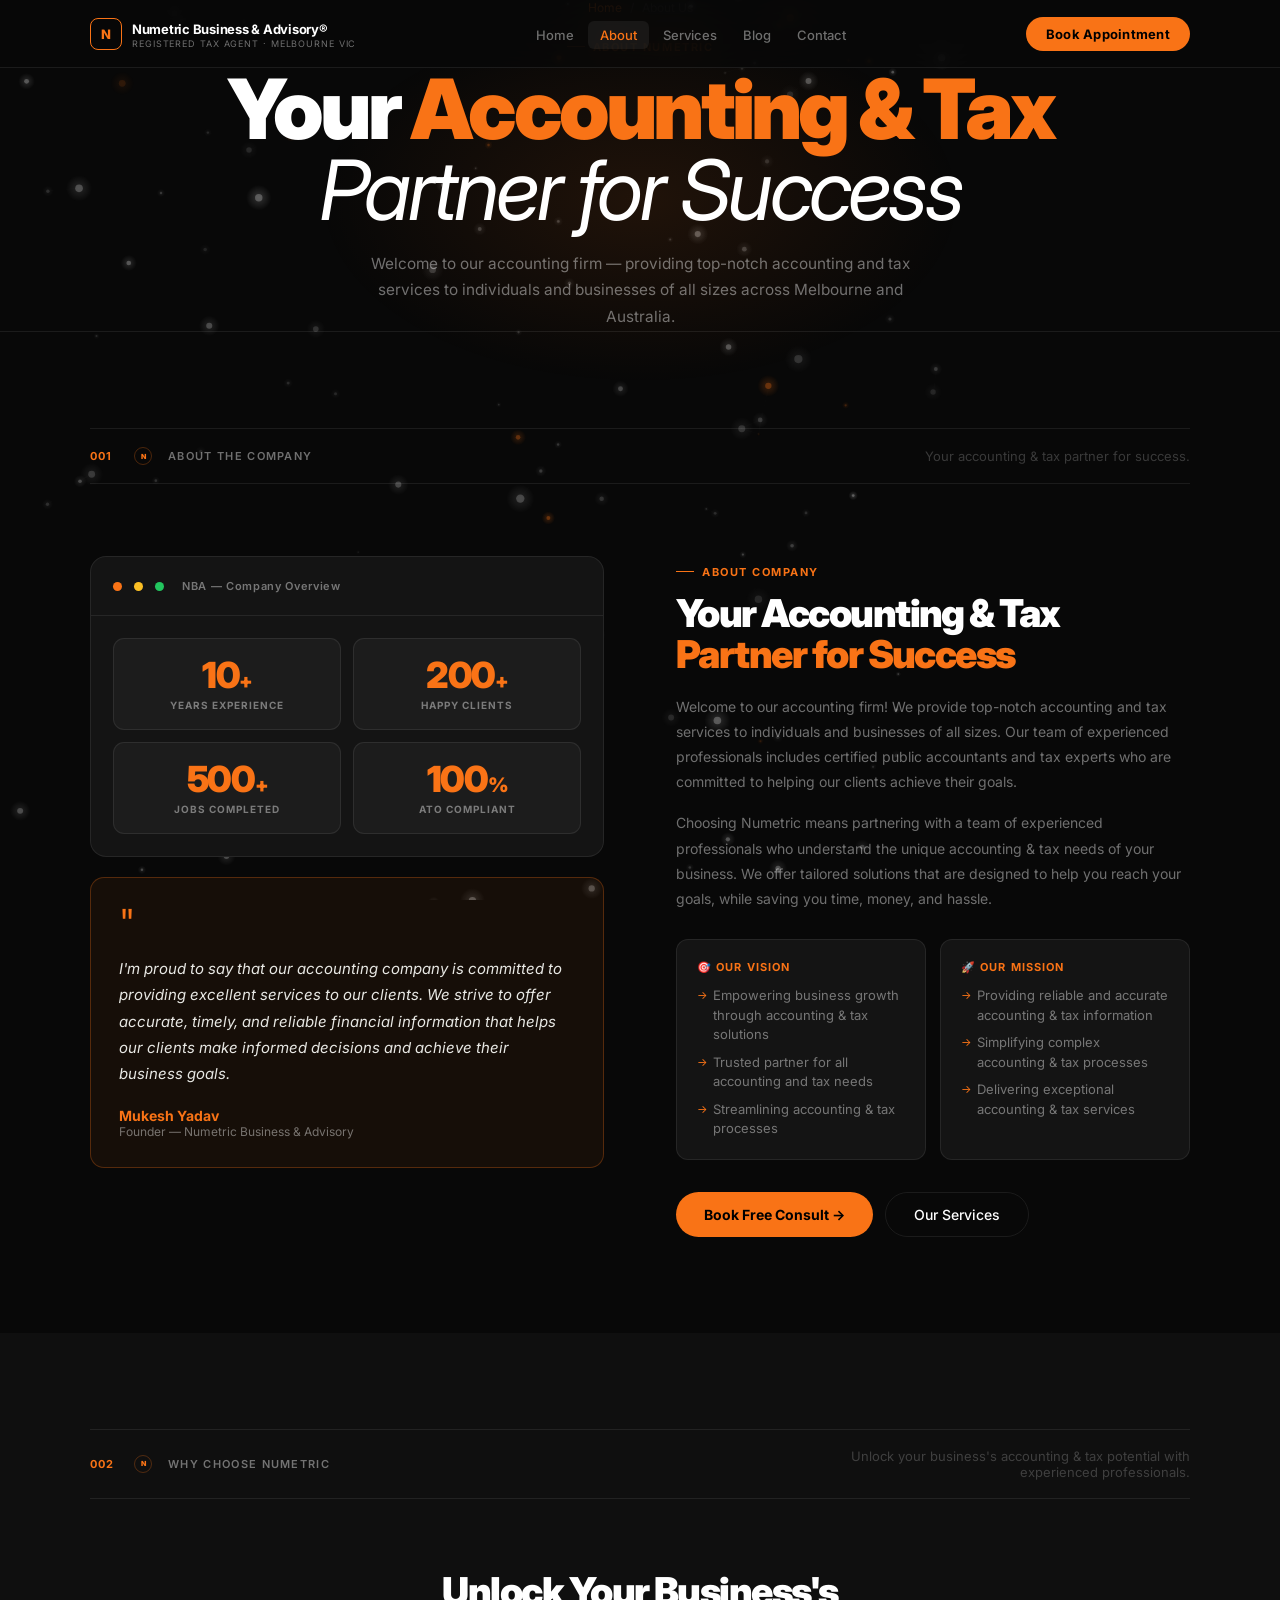
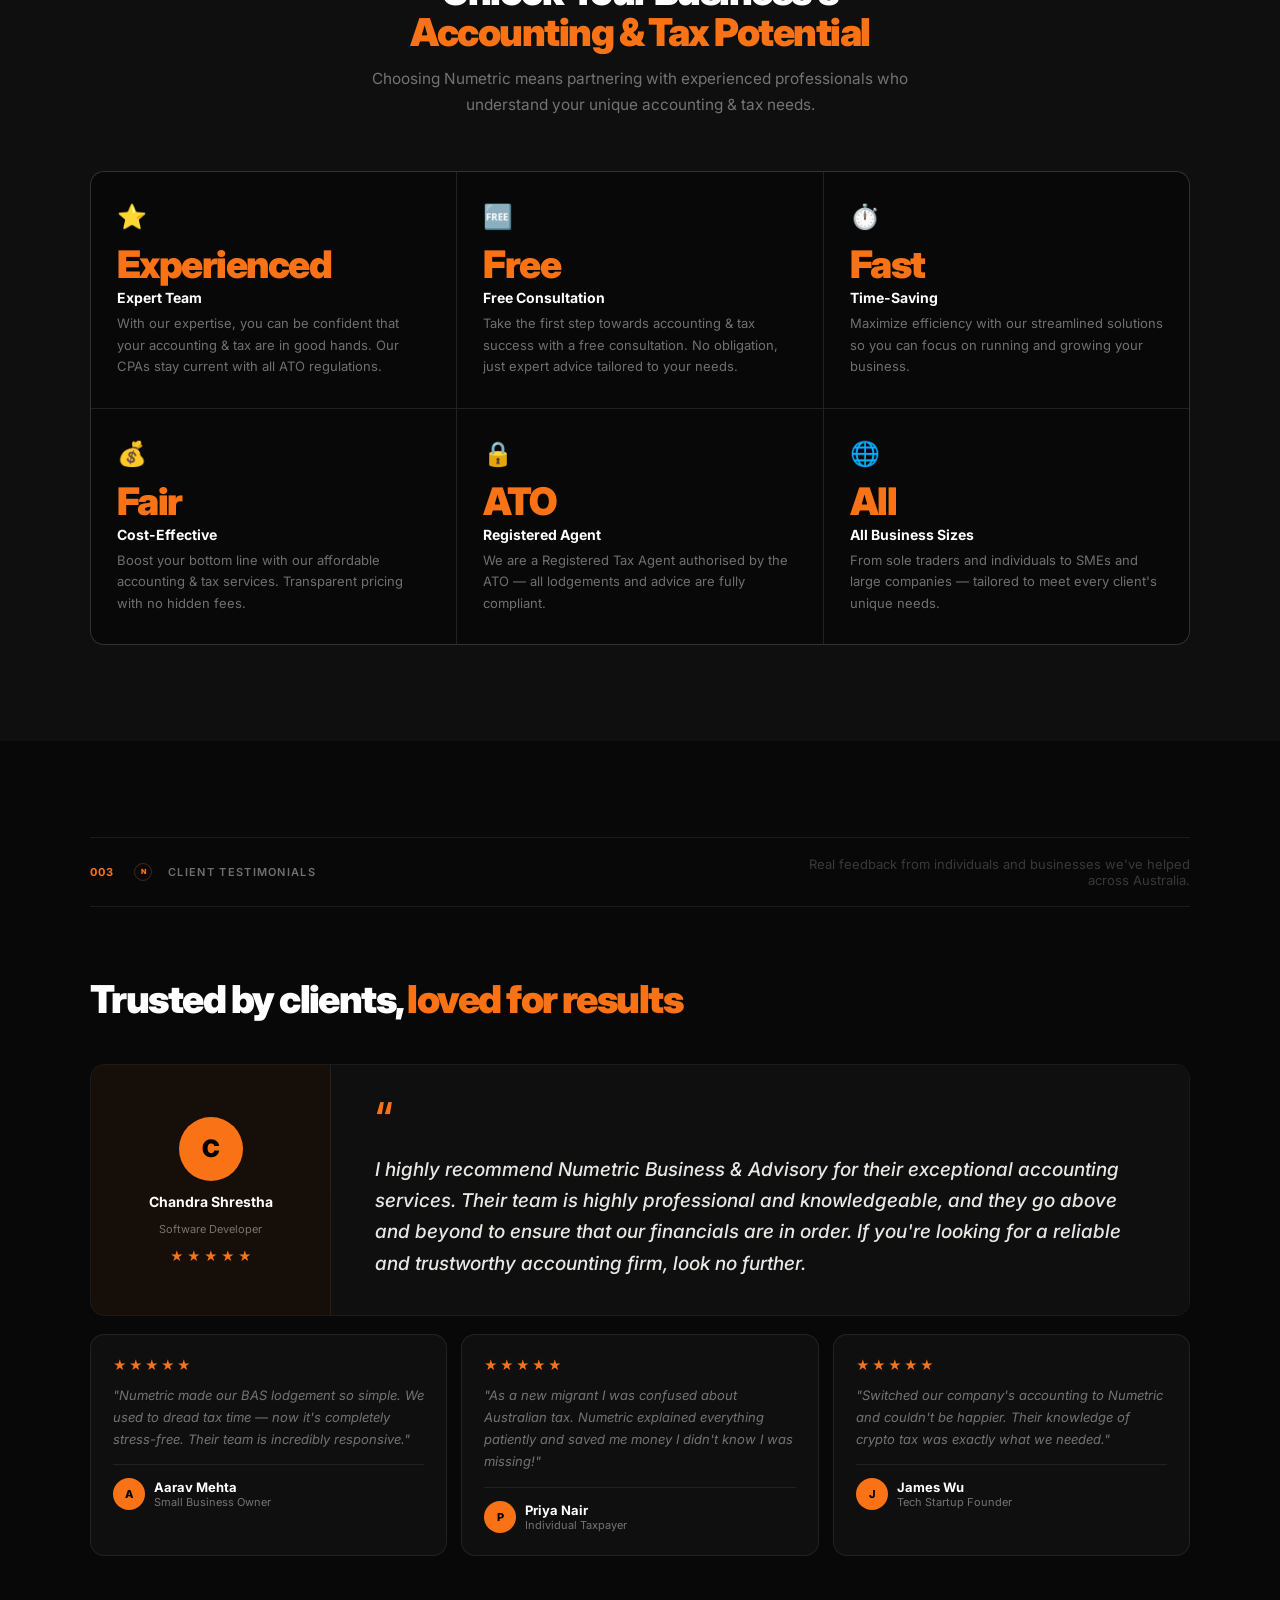
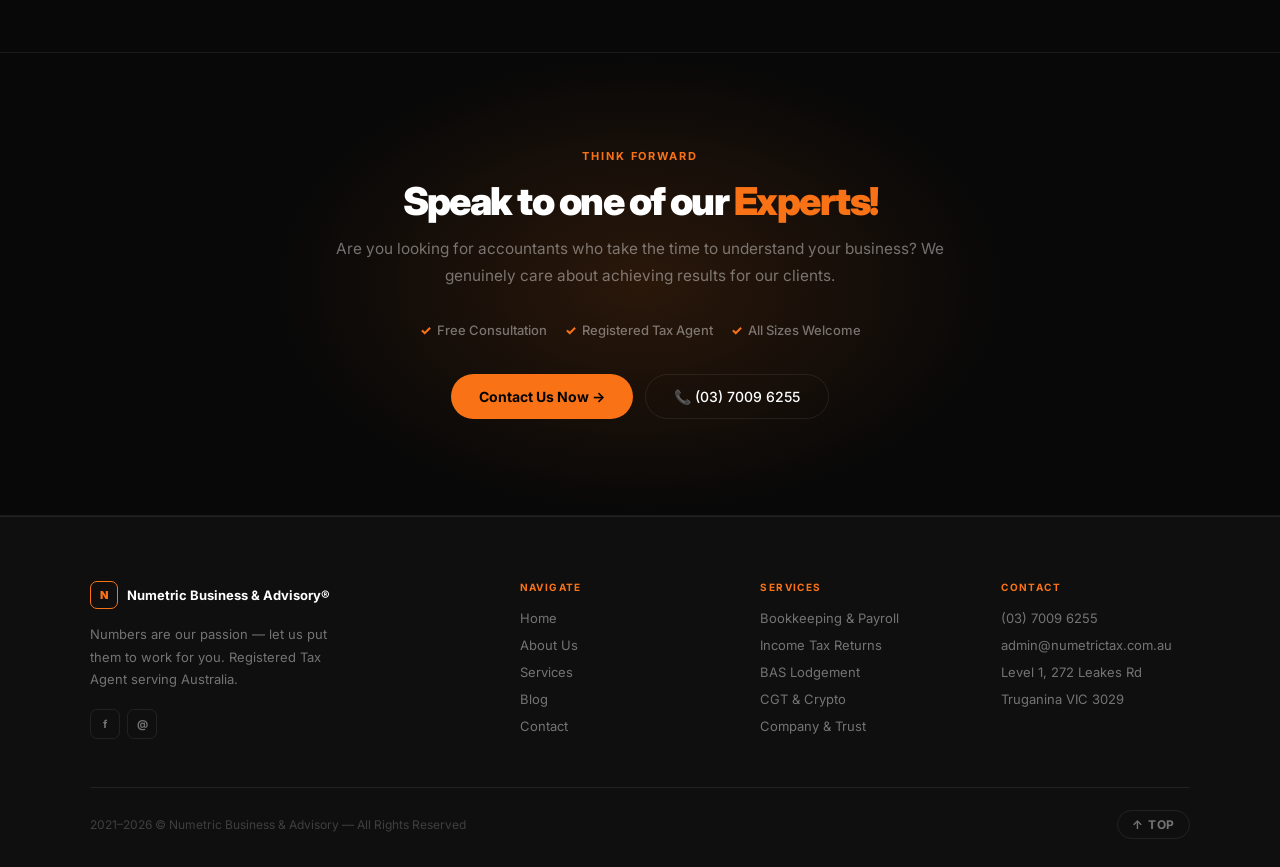
==== commit 1e4eeeb1: "Add files via upload" ====
--- a/about.html
+++ b/about.html
@@ -6,7 +6,7 @@
 <meta name="description" content="About Numetric Business & Advisory — your trusted Registered Tax Agent in Melbourne. Meet our team, our vision and our mission.">
 <link rel="preconnect" href="https://fonts.googleapis.com">
 <link href="https://fonts.googleapis.com/css2?family=Inter:ital,wght@0,300;0,400;0,500;0,600;0,700;0,800;0,900;1,400&display=swap" rel="stylesheet">
-<link rel="stylesheet" href="_shared.css">
+<link rel="stylesheet" href="shared.css">
 </head>
 <body>
 <canvas id="dna"></canvas>
@@ -169,6 +169,6 @@
     <div class="ft-bot"><span class="ft-copy">2021–2026 © Numetric Business &amp; Advisory — All Rights Reserved</span><a href="#" class="ft-top-btn">↑ TOP</a></div>
   </div>
 </footer>
-<script src="_shared.js"></script>
+<script src="shared.js"></script>
 </body>
 </html>
--- a/shared.css
+++ b/shared.css
@@ -0,0 +1,262 @@
+/* ── PLATFORM® DESIGN SYSTEM ── NBA Numetric ── */
+*,*::before,*::after{box-sizing:border-box;margin:0;padding:0}
+html{scroll-behavior:smooth}
+
+:root{
+  --bg:#080808; --bg2:#0f0f0f; --bg3:#141414; --bg4:#1c1c1c;
+  --white:#ffffff; --off:#e8e8e4;
+  --orange:#f97316; --orange2:#fb923c; --orange-dk:#ea6c0a;
+  --border:rgba(255,255,255,.08); --border-o:rgba(249,115,22,.28);
+  --muted:rgba(255,255,255,.42); --muted2:rgba(255,255,255,.2);
+  --max:1260px; --pad:80px; --nav-h:68px;
+  --ease:cubic-bezier(.25,.46,.45,.94);
+}
+
+html{background:#080808}
+body{font-family:'Inter',system-ui,sans-serif;background:#080808;background:var(--bg);color:#e8e8e4;color:var(--off);overflow-x:hidden;-webkit-font-smoothing:antialiased;min-height:100vh}
+#dna{position:fixed;inset:0;z-index:0;pointer-events:none;opacity:.5;display:block}
+.wrap{max-width:var(--max);margin:0 auto;padding:0 var(--pad);position:relative;z-index:2}
+section{padding:96px 0;position:relative}
+
+/* NAV */
+nav{position:fixed;top:0;left:0;right:0;z-index:1000;height:var(--nav-h);background:rgba(8,8,8,.8);backdrop-filter:blur(20px);border-bottom:1px solid var(--border);display:flex;align-items:center}
+.nav-w{max-width:var(--max);margin:0 auto;padding:0 var(--pad);display:flex;align-items:center;justify-content:space-between;width:100%;gap:24px}
+.n-logo{display:flex;align-items:center;gap:10px;text-decoration:none;flex-shrink:0}
+.n-mark{width:32px;height:32px;border:1.5px solid var(--orange);border-radius:8px;display:flex;align-items:center;justify-content:center;font-size:13px;font-weight:800;color:var(--orange);flex-shrink:0}
+.n-name{font-size:13px;font-weight:700;color:var(--white);letter-spacing:-.02em;line-height:1.2}
+.n-sub{font-size:9px;color:var(--muted);display:block;letter-spacing:.1em;text-transform:uppercase}
+.n-links{display:flex;align-items:center;gap:2px;list-style:none}
+.n-links a{font-size:13px;font-weight:500;color:var(--muted);text-decoration:none;padding:6px 12px;border-radius:6px;transition:color .18s,background .18s}
+.n-links a:hover,.n-links a.active{color:var(--white);background:rgba(255,255,255,.06)}
+.n-links a.active{color:var(--orange)}
+.btn-n{background:var(--orange);color:#000;padding:9px 20px;border-radius:999px;font-size:13px;font-weight:700;text-decoration:none;transition:background .2s,transform .15s;flex-shrink:0;letter-spacing:.02em}
+.btn-n:hover{background:var(--orange2);transform:translateY(-1px)}
+.hbg{display:none;flex-direction:column;gap:4px;background:none;border:none;cursor:pointer;padding:8px}
+.hbg span{display:block;width:20px;height:1.5px;background:var(--white);transition:all .25s}
+.mob{display:none;position:fixed;inset:0;background:var(--bg);z-index:999;flex-direction:column;align-items:flex-start;justify-content:center;padding:0 40px;gap:0;opacity:0;pointer-events:none;transition:opacity .3s}
+.mob.open{opacity:1;pointer-events:all}
+.mob a{font-size:32px;font-weight:800;color:var(--white);text-decoration:none;padding:14px 0;border-bottom:1px solid var(--border);width:100%;transition:color .2s;letter-spacing:-.03em}
+.mob a:first-child{border-top:1px solid var(--border)}
+.mob a:hover{color:var(--orange)}
+.mob-x{position:absolute;top:20px;right:20px;background:none;border:1px solid var(--border);border-radius:8px;color:var(--white);font-size:18px;cursor:pointer;padding:7px 13px;line-height:1}
+
+/* BUTTONS */
+.btn-o{display:inline-flex;align-items:center;gap:8px;background:var(--orange);color:#000;padding:13px 28px;border-radius:999px;font-size:14px;font-weight:700;text-decoration:none;transition:background .2s,transform .15s;white-space:nowrap}
+.btn-o:hover{background:var(--orange2);transform:translateY(-1px)}
+.btn-g{display:inline-flex;align-items:center;gap:8px;background:transparent;color:var(--white);border:1px solid var(--border);padding:13px 28px;border-radius:999px;font-size:14px;font-weight:500;text-decoration:none;transition:border-color .2s,background .2s,transform .15s;white-space:nowrap}
+.btn-g:hover{border-color:rgba(255,255,255,.3);background:rgba(255,255,255,.05);transform:translateY(-1px)}
+
+/* SECTION DIVIDER */
+.sdiv{display:flex;align-items:center;gap:16px;padding:18px 0;border-top:1px solid var(--border);border-bottom:1px solid var(--border);margin-bottom:72px}
+.sdiv-num{font-size:11px;font-weight:700;color:var(--orange);letter-spacing:.1em;min-width:28px}
+.sdiv-dot{width:18px;height:18px;border:1.5px solid var(--border-o);border-radius:50%;display:flex;align-items:center;justify-content:center;flex-shrink:0}
+.sdiv-dot::after{content:'N';font-size:7px;font-weight:900;color:var(--orange)}
+.sdiv-t{font-size:11px;font-weight:600;letter-spacing:.12em;text-transform:uppercase;color:var(--muted);flex:1}
+.sdiv-s{font-size:13px;color:var(--muted2);text-align:right;max-width:400px}
+
+/* EYEBROW */
+.ey{display:inline-flex;align-items:center;gap:8px;font-size:11px;font-weight:700;letter-spacing:.14em;text-transform:uppercase;color:var(--orange);margin-bottom:14px}
+.ey::before{content:'';display:block;width:18px;height:1px;background:var(--orange)}
+
+/* HEADINGS */
+.h1{font-size:clamp(44px,6.5vw,96px);font-weight:900;line-height:.98;letter-spacing:-.045em;color:var(--white)}
+.h1 .o{color:var(--orange)}.h1 .i{font-style:italic;font-weight:400}
+.h2{font-size:clamp(28px,3vw,46px);font-weight:900;line-height:1.08;letter-spacing:-.04em;color:var(--white)}
+.h2 .o{color:var(--orange)}
+.h3{font-size:clamp(20px,2vw,30px);font-weight:800;line-height:1.15;letter-spacing:-.03em;color:var(--white)}
+.h3 .o{color:var(--orange)}
+.lead{font-size:clamp(14px,1.2vw,17px);line-height:1.75;color:var(--muted)}
+.body-t{font-size:14px;line-height:1.8;color:var(--muted)}
+
+/* TICKER */
+.ticker{border-top:1px solid var(--border);border-bottom:1px solid var(--border);padding:13px 0;overflow:hidden;background:var(--bg2);position:relative;z-index:2}
+.t-track{display:flex;gap:0;animation:tick 30s linear infinite;width:max-content}
+.ticker:hover .t-track{animation-play-state:paused}
+@keyframes tick{from{transform:translateX(0)}to{transform:translateX(-50%)}}
+.t-item{display:flex;align-items:center;gap:24px;padding:0 24px;font-size:11px;font-weight:700;letter-spacing:.1em;text-transform:uppercase;color:var(--muted);white-space:nowrap}
+.t-dot{width:4px;height:4px;border-radius:50%;background:var(--orange);flex-shrink:0}
+.t-item.o{color:var(--orange)}
+
+/* CARDS */
+.card{background:var(--bg3);border:1px solid var(--border);border-radius:14px;transition:border-color .25s,transform .25s}
+.card:hover{border-color:var(--border-o);transform:translateY(-3px)}
+.card-o{border-color:var(--border-o);background:rgba(249,115,22,.04)}
+
+/* WHY GRID */
+.why-grid{display:grid;grid-template-columns:repeat(3,1fr);gap:1px;background:var(--border);border:1px solid var(--border);border-radius:14px;overflow:hidden}
+.wc{background:var(--bg);padding:30px 26px;position:relative;overflow:hidden;transition:background .2s}
+.wc::after{content:'';position:absolute;top:0;left:0;width:100%;height:2px;background:var(--orange);transform:scaleX(0);transform-origin:left;transition:transform .35s}
+.wc:hover{background:rgba(249,115,22,.03)}.wc:hover::after{transform:scaleX(1)}
+.wc-num{font-size:38px;font-weight:900;color:var(--orange);line-height:1;margin-bottom:6px;letter-spacing:-.04em}
+.wc-title{font-size:14px;font-weight:700;color:var(--white);margin-bottom:7px}
+.wc-body{font-size:13px;line-height:1.65;color:var(--muted)}
+
+/* PROCESS */
+.proc-grid{display:grid;grid-template-columns:repeat(3,1fr);gap:18px}
+.pc{background:var(--bg2);border:1px solid var(--border);border-radius:14px;padding:28px;transition:border-color .25s,transform .3s}
+.pc:hover{border-color:var(--border-o);transform:translateY(-4px)}
+.pc-num{width:48px;height:48px;border-radius:50%;background:rgba(249,115,22,.1);border:1.5px solid var(--border-o);display:flex;align-items:center;justify-content:center;font-size:17px;font-weight:900;color:var(--orange);margin-bottom:18px}
+.pc-title{font-size:15px;font-weight:700;color:var(--white);margin-bottom:8px}
+.pc-body{font-size:13px;line-height:1.65;color:var(--muted)}
+
+/* FAQ */
+.faq-item{border-bottom:1px solid var(--border)}
+.faq-btn{display:flex;justify-content:space-between;align-items:center;gap:16px;width:100%;background:none;border:none;padding:20px 0;cursor:pointer;font-family:'Inter',sans-serif;font-size:15px;font-weight:600;color:var(--white);text-align:left;transition:color .18s}
+.faq-btn:hover{color:var(--orange)}
+.faq-ic{width:24px;height:24px;border-radius:50%;border:1.5px solid var(--border);display:flex;align-items:center;justify-content:center;font-size:14px;color:var(--muted);flex-shrink:0;transition:border-color .2s,color .2s,transform .25s}
+.faq-item.open .faq-ic{border-color:var(--orange);color:var(--orange);transform:rotate(45deg)}
+.faq-ans{font-size:14px;line-height:1.8;color:var(--muted);padding-bottom:20px;display:none}
+.faq-item.open .faq-ans{display:block}
+
+/* TESTI */
+.testi-feat{display:grid;grid-template-columns:240px 1fr;border:1px solid var(--border);border-radius:14px;overflow:hidden;margin-bottom:18px;transition:border-color .3s}
+.testi-feat:hover{border-color:var(--border-o)}
+.tf-side{background:rgba(249,115,22,.06);border-right:1px solid var(--border);display:flex;flex-direction:column;align-items:center;justify-content:center;padding:32px 24px;gap:12px}
+.tf-av{width:64px;height:64px;border-radius:50%;background:var(--orange);border:2px solid var(--border-o);display:flex;align-items:center;justify-content:center;font-size:24px;font-weight:900;color:#000}
+.tf-name{font-size:14px;font-weight:700;color:var(--white);text-align:center}
+.tf-role{font-size:11px;color:var(--muted);text-align:center}
+.tf-stars{display:flex;gap:3px}
+.ts{color:var(--orange);font-size:13px}
+.tf-body{padding:36px 44px;background:var(--bg2);display:flex;flex-direction:column;justify-content:center}
+.tf-q{font-size:clamp(14px,1.5vw,19px);font-weight:500;line-height:1.65;color:var(--off);font-style:italic}
+.tf-q::before{content:'\201C';font-size:48px;color:var(--orange);line-height:.8;display:block;margin-bottom:14px;font-style:normal}
+.tc-grid{display:grid;grid-template-columns:repeat(3,1fr);gap:14px}
+.tc{background:var(--bg2);border:1px solid var(--border);border-radius:14px;padding:22px;transition:border-color .25s,transform .25s}
+.tc:hover{border-color:var(--border-o);transform:translateY(-3px)}
+.tc-stars{display:flex;gap:2px;margin-bottom:11px}
+.tc-q{font-size:13px;line-height:1.7;color:var(--muted);font-style:italic;margin-bottom:14px}
+.tc-auth{display:flex;align-items:center;gap:9px;border-top:1px solid var(--border);padding-top:13px}
+.tc-av{width:32px;height:32px;border-radius:50%;background:var(--orange);display:flex;align-items:center;justify-content:center;font-size:11px;font-weight:800;color:#000;flex-shrink:0}
+.tc-name{font-size:13px;font-weight:700;color:var(--white)}
+.tc-role{font-size:11px;color:var(--muted)}
+
+/* CONTACT FORM */
+.cform{background:var(--bg2);border:1px solid var(--border);border-radius:14px;overflow:hidden}
+.cform-head{padding:22px 26px;border-bottom:1px solid var(--border)}
+.cform-head h3{font-size:18px;font-weight:800;color:var(--white);margin-bottom:4px;letter-spacing:-.02em}
+.cform-head p{font-size:13px;color:var(--muted)}
+.cform-body{padding:26px;display:flex;flex-direction:column;gap:13px}
+.fg{display:flex;flex-direction:column;gap:5px}
+.fg label{font-size:10px;font-weight:700;letter-spacing:.1em;text-transform:uppercase;color:var(--orange)}
+.fg input,.fg select,.fg textarea{background:var(--bg3);border:1px solid var(--border);border-radius:8px;padding:11px 14px;font-family:'Inter',sans-serif;font-size:14px;color:var(--white);outline:none;transition:border-color .2s;width:100%}
+.fg input:focus,.fg select:focus,.fg textarea:focus{border-color:var(--border-o)}
+.fg input::placeholder,.fg textarea::placeholder{color:var(--muted2)}
+.fg textarea{height:96px;resize:vertical}
+.fg select{cursor:pointer;appearance:none;color:var(--off);background-image:url("data:image/svg+xml,%3Csvg width='11' height='7' viewBox='0 0 11 7' xmlns='http://www.w3.org/2000/svg'%3E%3Cpath d='M1 1l4.5 5L10 1' stroke='%23f97316' stroke-width='1.5' fill='none' stroke-linecap='round'/%3E%3C/svg%3E");background-repeat:no-repeat;background-position:right 13px center}
+.fg select option{background:var(--bg3)}
+.fg-row{display:grid;grid-template-columns:1fr 1fr;gap:13px}
+.fsub{width:100%;background:var(--orange);color:#000;padding:13px;border:none;border-radius:999px;font-family:'Inter',sans-serif;font-size:14px;font-weight:800;letter-spacing:.04em;cursor:pointer;transition:background .2s,transform .15s}
+.fsub:hover{background:var(--orange2);transform:translateY(-1px)}
+.fnote{font-size:11px;color:var(--muted2);text-align:center;margin-top:7px}
+
+/* CTA BANNER */
+.cta-band{background:var(--bg);border-top:1px solid var(--border);border-bottom:1px solid var(--border);padding:96px var(--pad);text-align:center;position:relative;overflow:hidden}
+.cta-band::before{content:'';position:absolute;top:50%;left:50%;transform:translate(-50%,-50%);width:800px;height:500px;background:radial-gradient(ellipse,rgba(249,115,22,.14) 0%,transparent 65%);pointer-events:none}
+.cta-in{position:relative;z-index:2;max-width:640px;margin:0 auto}
+.cta-lbl{font-size:11px;font-weight:700;letter-spacing:.18em;text-transform:uppercase;color:var(--orange);margin-bottom:18px;display:block}
+.cta-checks{display:flex;justify-content:center;flex-wrap:wrap;gap:18px;margin-bottom:36px}
+.cta-chk{font-size:13px;font-weight:500;color:var(--muted);display:flex;align-items:center;gap:6px}
+.cta-chk::before{content:'✓';color:var(--orange);font-weight:800}
+.cta-btns{display:flex;justify-content:center;gap:12px;flex-wrap:wrap}
+
+/* FOOTER */
+footer{background:var(--bg2);border-top:1px solid var(--border);padding:64px 0 28px}
+.ft-inner{max-width:var(--max);margin:0 auto;padding:0 var(--pad)}
+.ft-top{display:grid;grid-template-columns:2fr 1fr 1fr 1fr;gap:52px;margin-bottom:48px}
+.ft-brand-row{display:flex;align-items:center;gap:9px;margin-bottom:14px}
+.ft-mark{width:28px;height:28px;border:1.5px solid var(--orange);border-radius:7px;display:flex;align-items:center;justify-content:center;font-size:11px;font-weight:900;color:var(--orange)}
+.ft-name{font-size:13px;font-weight:700;color:var(--white)}
+.ft-tag{font-size:13px;line-height:1.75;color:var(--muted);margin-bottom:18px;max-width:240px}
+.ft-socs{display:flex;gap:7px}
+.ft-soc{width:30px;height:30px;border:1px solid var(--border);border-radius:7px;display:flex;align-items:center;justify-content:center;font-size:11px;font-weight:700;color:var(--muted);text-decoration:none;transition:border-color .18s,color .18s}
+.ft-soc:hover{border-color:var(--orange);color:var(--orange)}
+.ft-col h5{font-size:10px;font-weight:700;letter-spacing:.14em;text-transform:uppercase;color:var(--orange);margin-bottom:14px}
+.ft-col ul{list-style:none;display:flex;flex-direction:column;gap:7px}
+.ft-col a{font-size:13px;color:var(--muted);text-decoration:none;transition:color .18s}
+.ft-col a:hover{color:var(--orange)}
+.ft-bot{border-top:1px solid var(--border);padding-top:22px;display:flex;justify-content:space-between;align-items:center;flex-wrap:wrap;gap:12px}
+.ft-copy{font-size:12px;color:var(--muted2)}
+.ft-top-btn{font-size:12px;font-weight:700;color:var(--muted);text-decoration:none;border:1px solid var(--border);padding:6px 14px;border-radius:999px;transition:color .18s,border-color .18s;letter-spacing:.06em}
+.ft-top-btn:hover{color:var(--orange);border-color:var(--border-o)}
+
+/* SCROLL REVEAL */
+.sr{opacity:0;transform:translateY(26px);transition:opacity .65s var(--ease),transform .65s var(--ease)}
+.sr.vis{opacity:1;transform:none}
+.sr-l{opacity:0;transform:translateX(-26px);transition:opacity .65s var(--ease),transform .65s var(--ease)}
+.sr-l.vis{opacity:1;transform:none}
+.sr-r{opacity:0;transform:translateX(26px);transition:opacity .65s var(--ease),transform .65s var(--ease)}
+.sr-r.vis{opacity:1;transform:none}
+.d1{transition-delay:.08s}.d2{transition-delay:.16s}.d3{transition-delay:.24s}
+.d4{transition-delay:.32s}.d5{transition-delay:.4s}.d6{transition-delay:.48s}
+
+/* PAGE HERO (inner pages) */
+.page-hero{padding:calc(var(--nav-h)+72px) 0 64px;border-bottom:1px solid var(--border);text-align:center;position:relative}
+.page-hero::before{content:'';position:absolute;top:0;left:50%;transform:translateX(-50%);width:700px;height:400px;background:radial-gradient(ellipse,rgba(249,115,22,.1) 0%,transparent 65%);pointer-events:none}
+.breadcrumb{font-size:12px;color:var(--muted);margin-bottom:16px;display:flex;align-items:center;justify-content:center;gap:8px}
+.breadcrumb a{color:var(--orange);text-decoration:none}
+.breadcrumb span{color:var(--muted2)}
+
+/* SERVICE CARD */
+.svc-card{background:var(--bg3);border:1px solid var(--border);border-radius:14px;overflow:hidden;transition:border-color .25s,transform .3s}
+.svc-card:hover{border-color:var(--border-o);transform:translateY(-4px)}
+.svc-head{display:flex;align-items:center;gap:14px;padding:24px;border-bottom:1px solid var(--border)}
+.svc-icon{width:44px;height:44px;border-radius:10px;border:1px solid var(--border-o);background:rgba(249,115,22,.1);display:flex;align-items:center;justify-content:center;font-size:20px;flex-shrink:0}
+.svc-htext h3{font-size:15px;font-weight:700;color:var(--white);margin-bottom:2px}
+.svc-htext span{font-size:12px;color:var(--muted)}
+.svc-body-p{padding:24px;font-size:14px;line-height:1.75;color:var(--muted)}
+.svc-items-p{padding:0 24px 24px;display:flex;flex-direction:column;gap:8px}
+.si{display:flex;align-items:center;gap:10px;font-size:13px;color:var(--off);background:var(--bg4);border:1px solid var(--border);border-radius:9px;padding:10px 14px;transition:border-color .2s}
+.si:hover{border-color:var(--border-o)}
+.si-chk{width:16px;height:16px;border-radius:50%;background:var(--orange);display:flex;align-items:center;justify-content:center;font-size:7px;color:#000;font-weight:900;flex-shrink:0}
+.si-tag{margin-left:auto;font-size:10px;font-weight:700;color:var(--orange);background:rgba(249,115,22,.1);border:1px solid var(--border-o);padding:2px 8px;border-radius:999px;letter-spacing:.04em}
+
+/* BLOG CARD */
+.bc{background:var(--bg2);border:1px solid var(--border);border-radius:14px;overflow:hidden;text-decoration:none;display:block;transition:border-color .25s,transform .3s}
+.bc:hover{border-color:var(--border-o);transform:translateY(-4px)}
+.bc-img{aspect-ratio:16/9;background:linear-gradient(135deg,rgba(249,115,22,.08),rgba(249,115,22,.02));border-bottom:1px solid var(--border);display:flex;align-items:center;justify-content:center;font-size:42px;position:relative;overflow:hidden}
+.bc-img::before{content:'';position:absolute;inset:0;background:repeating-linear-gradient(0deg,transparent,transparent 44px,var(--border) 44px,var(--border) 45px),repeating-linear-gradient(90deg,transparent,transparent 44px,var(--border) 44px,var(--border) 45px);opacity:.35}
+.bc-body{padding:22px}
+.bc-cat{font-size:10px;font-weight:700;letter-spacing:.12em;text-transform:uppercase;color:var(--orange);margin-bottom:8px;display:block}
+.bc-title{font-size:15px;font-weight:700;color:var(--white);line-height:1.4;margin-bottom:8px}
+.bc-excerpt{font-size:13px;line-height:1.65;color:var(--muted);margin-bottom:12px}
+.bc-link{font-size:11px;font-weight:700;color:var(--orange);display:flex;align-items:center;gap:5px;letter-spacing:.06em;text-transform:uppercase;transition:gap .2s}
+.bc:hover .bc-link{gap:9px}
+
+/* CONTACT INFO */
+.ci-list{border:1px solid var(--border);border-radius:14px;overflow:hidden}
+.ci-item{display:flex;gap:13px;align-items:flex-start;padding:16px 18px;border-bottom:1px solid var(--border);background:var(--bg2);transition:background .15s}
+.ci-item:last-child{border-bottom:none}
+.ci-item:hover{background:var(--bg3)}
+.ci-icon{width:34px;height:34px;background:rgba(249,115,22,.1);border:1px solid var(--border-o);border-radius:8px;display:flex;align-items:center;justify-content:center;font-size:14px;flex-shrink:0}
+.ci-lbl{font-size:10px;font-weight:700;letter-spacing:.1em;text-transform:uppercase;color:var(--orange);margin-bottom:3px}
+.ci-val{font-size:14px;font-weight:500;color:var(--off);text-decoration:none;transition:color .18s}
+.ci-val:hover{color:var(--orange)}
+
+/* RESPONSIVE */
+@media(max-width:1024px){
+  :root{--pad:40px}
+  .ft-top{grid-template-columns:1fr 1fr;gap:36px}
+  .why-grid{grid-template-columns:1fr 1fr}
+  .proc-grid,.tc-grid{grid-template-columns:1fr 1fr}
+  .testi-feat{grid-template-columns:1fr}
+  .tf-side{flex-direction:row;justify-content:flex-start;padding:22px}
+  section{padding:72px 0}
+}
+@media(max-width:768px){
+  :root{--pad:20px}
+  .n-links,.btn-n{display:none}
+  .hbg{display:flex}
+  .why-grid{grid-template-columns:1fr}
+  .proc-grid,.tc-grid{grid-template-columns:1fr}
+  .ft-top{grid-template-columns:1fr}
+  .ft-bot{flex-direction:column;align-items:flex-start}
+  .fg-row{grid-template-columns:1fr}
+  .sdiv-s{display:none}
+  section{padding:56px 0}
+  .cta-band{padding:72px var(--pad)}
+  .cta-btns{flex-direction:column;align-items:center}
+}
+@media(max-width:480px){
+  .h1{letter-spacing:-.035em}
+  .cta-checks{flex-direction:column;align-items:center}
+}
